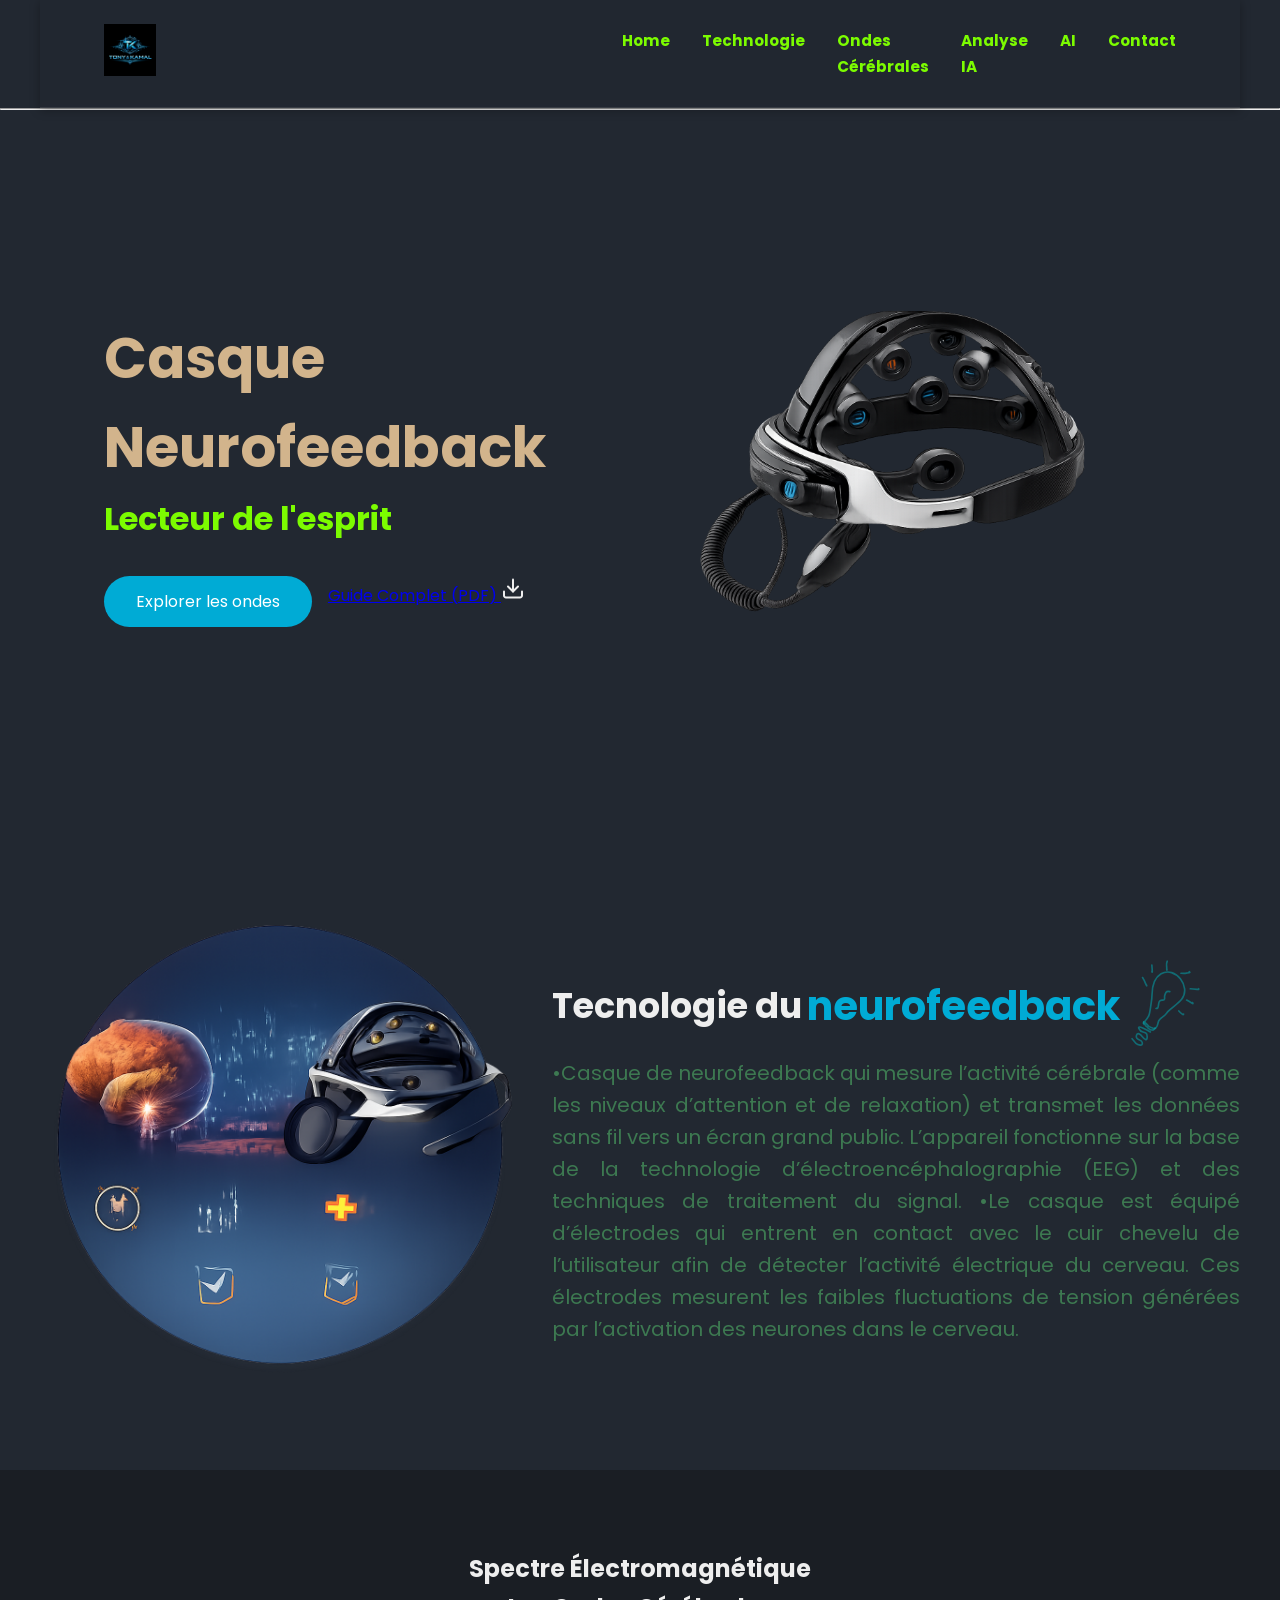
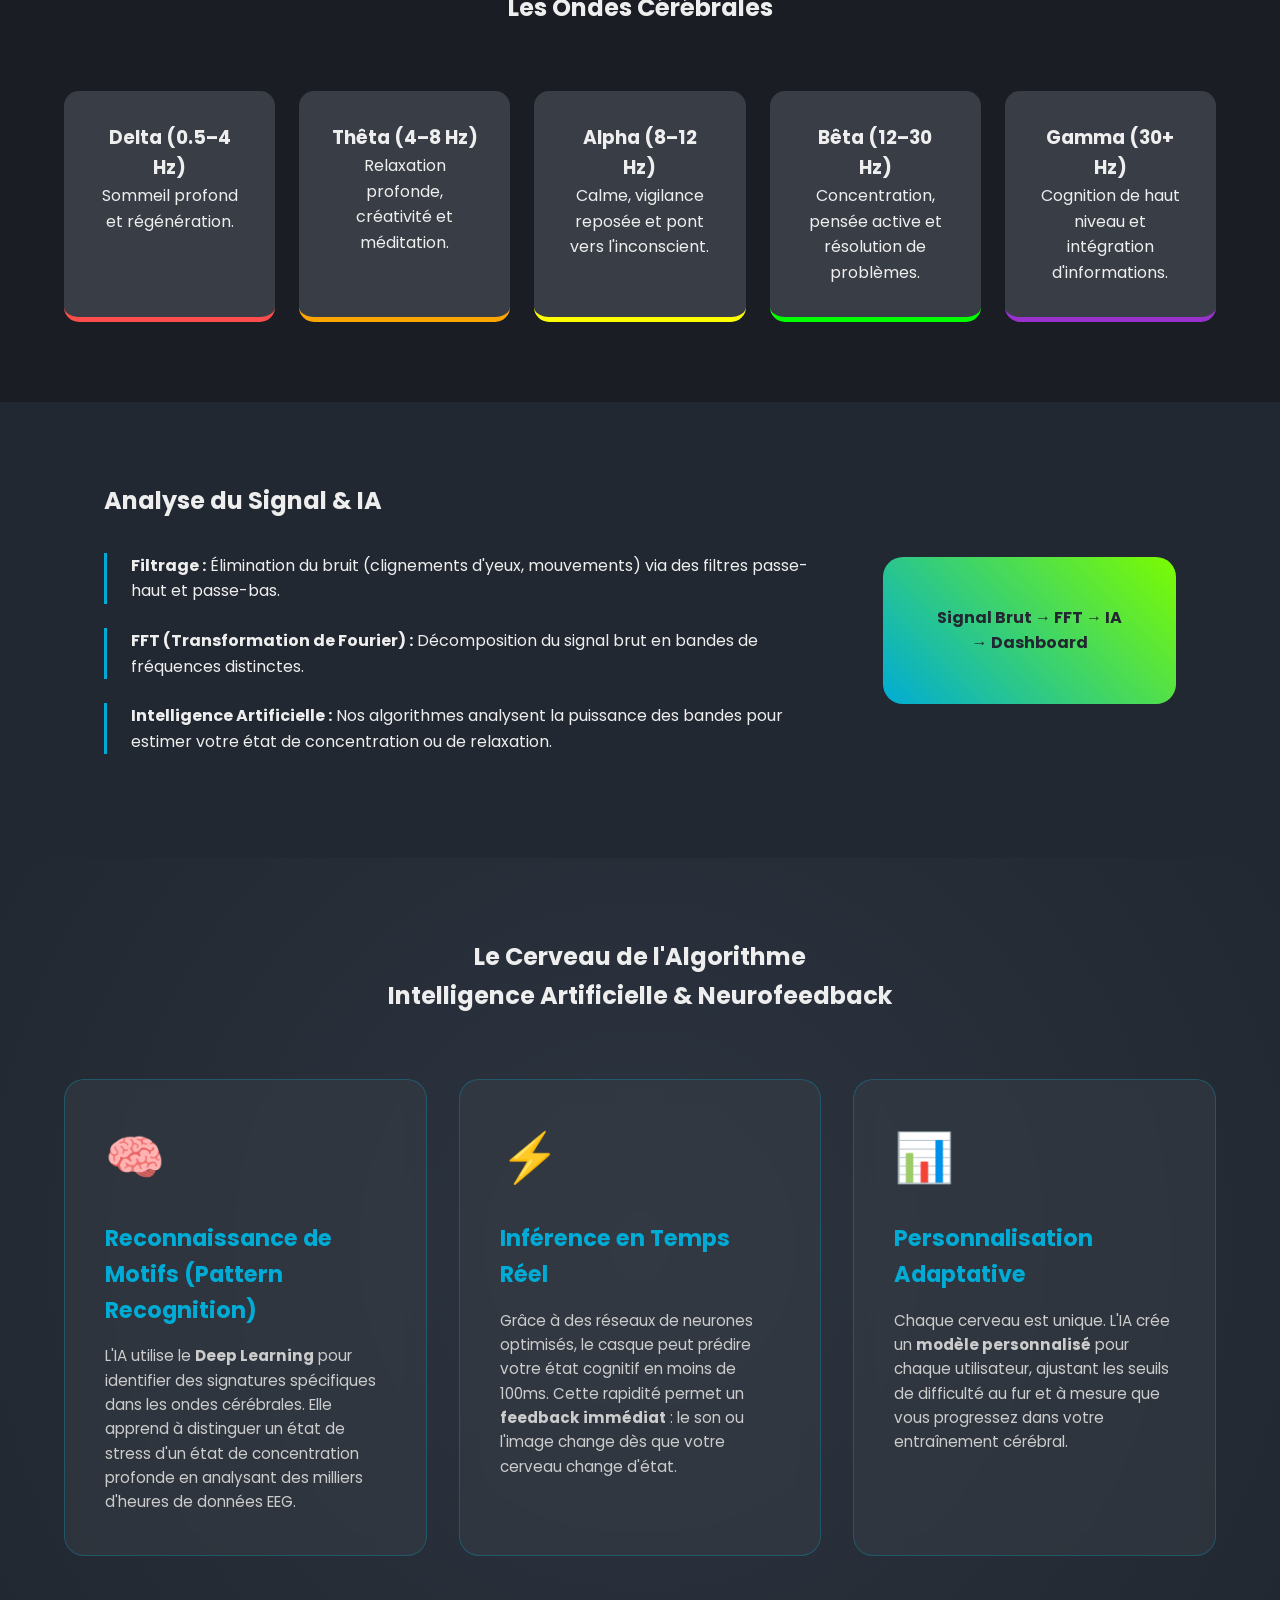
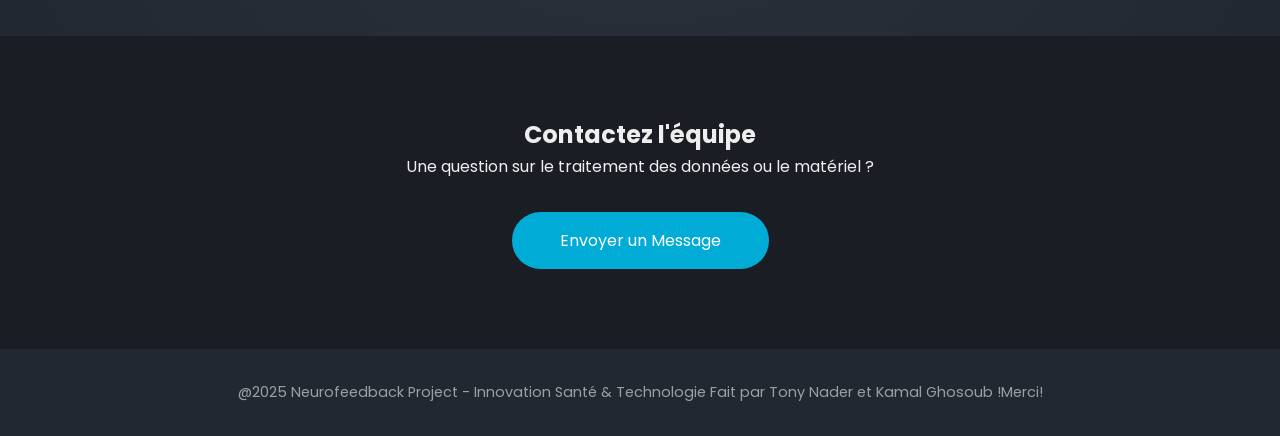
==== index.html @ 7d8dfcb4 "Add files via upload" ====
<!DOCTYPE html>
<html lang="fr">
<head>
    <meta charset="UTF-8"/>
    <meta name="viewport" content="width=device-width, initial-scale=1.0"/>
    <title>Projet Neurofeedback | Interface Cerveau-Machine</title>
    <link rel="stylesheet" href="style.css"/>
</head>
<body>

    <header>
        <a href="https://youtu.be/lCx-rk4PR0I">    
            <img src="ChatGPT Image Dec 29, 2025, 01_45_41 PM.png" alt="Logo" class="logo" />
        </a>
        <nav class="navigation">
            <ul>
                <li><a href="#home">Home</a></li>
                <li><a href="#about">Technologie</a></li>
                <li><a href="#waves">Ondes Cérébrales</a></li>
                <li><a href="#processing">Analyse IA</a></li>
                <li><a href="#ai-content">AI</a></li>
                <li><a href="#contact">Contact</a></li>
            </ul>
        </nav>
    </header>
    
    <hr />

    <section class="hero" id="home">
        <div class="herosub">
            <h1 class="name">Casque Neurofeedback</h1>
            <h1 class="title">Lecteur de l'esprit</h1>
            <div class="heroBtns">
                <a class="Allaboutit" href="#waves">Explorer les ondes</a>
                <a class="everything" href="Neurofeedback_Guide_Complet.pdf" download>
                    Guide Complet (PDF)
                    <img src="assets/svg/download.svg" alt="icon">
                </a>
            </div>
        </div>
        <img class="center-image" src="Neuro.png" alt="Casque EEG">
        
    </section>

    <section class="about" id="about">

        <img src="ChatGPT Image Dec 28, 2025, 08_08_00 PM.png" alt="other" class="other1">

        <div class="textContainer">

            <div class="textTitle">

                <h1 class="aboutName">Tecnologie du</h1>

                <h1 class="aboutTitle">neurofeedback</h1>

                <img src="assets/svg/lightbulb.svg" alt="lightbulb" class="light">

            </div>

            <p class="aboutNeuro">

                    •Casque de neurofeedback qui mesure l’activité cérébrale

                     (comme les niveaux d’attention et de relaxation)

                     et transmet les données sans fil vers un écran grand public.

                     L’appareil fonctionne sur la base de la technologie

                     d’électroencéphalographie (EEG) et des techniques de

                     traitement du signal.

                    •Le casque est équipé d’électrodes qui entrent en contact avec

                    le cuir chevelu de l’utilisateur afin de détecter

                    l’activité électrique du cerveau. Ces électrodes mesurent les faibles

                    fluctuations de tension générées par l’activation

                     des neurones dans le cerveau.

            </p>
        </div>

    </section>

    <section class="waves-section" id="waves">
        <div class="title-container">
            <h2 class="section-subtitle">Spectre Électromagnétique</h2>
            <h2 class="section-title">Les Ondes Cérébrales</h2>
        </div>
        
        <div class="waves-grid">
            <div class="wave-card delta">
                <h3>Delta (0.5–4 Hz)</h3>
                <p>Sommeil profond et régénération.</p>
            </div>
            <div class="wave-card theta">
                <h3>Thêta (4–8 Hz)</h3>
                <p>Relaxation profonde, créativité et méditation.</p>
            </div>
            <div class="wave-card alpha">
                <h3>Alpha (8–12 Hz)</h3>
                <p>Calme, vigilance reposée et pont vers l'inconscient.</p>
            </div>
            <div class="wave-card beta">
                <h3>Bêta (12–30 Hz)</h3>
                <p>Concentration, pensée active et résolution de problèmes.</p>
            </div>
            <div class="wave-card gamma">
                <h3>Gamma (30+ Hz)</h3>
                <p>Cognition de haut niveau et intégration d'informations.</p>
            </div>
        </div>
    </section>

    <section class="processing" id="processing">
        <div class="content-wrapper">
            <div class="textContainer">
                <h2 class="section-title">Analyse du Signal & IA</h2>
                <ul class="process-list">
                    <li><strong>Filtrage :</strong> Élimination du bruit (clignements d'yeux, mouvements) via des filtres passe-haut et passe-bas.</li>
                    <li><strong>FFT (Transformation de Fourier) :</strong> Décomposition du signal brut en bandes de fréquences distinctes.</li>
                    <li><strong>Intelligence Artificielle :</strong> Nos algorithmes analysent la puissance des bandes pour estimer votre état de concentration ou de relaxation.</li>
                </ul>
            </div>
            <div class="ai-visual">
                <div class="data-box">Signal Brut → FFT → IA → Dashboard</div>
            </div>
        </div>
    </section>
    <section class="ai-logic" id="ai-logic">
    <div class="title-container">
        <h2 class="section-subtitle">Le Cerveau de l'Algorithme</h2>
        <h2 class="section-title">Intelligence Artificielle & Neurofeedback</h2>
    </div>

    <section id="ai-content" class="ai-content">
        <div class="ai-card">
            <div class="ai-icon">🧠</div>
            <h3>Reconnaissance de Motifs (Pattern Recognition)</h3>
            <p>L'IA utilise le <strong>Deep Learning</strong> pour identifier des signatures spécifiques dans les ondes cérébrales. Elle apprend à distinguer un état de stress d'un état de concentration profonde en analysant des milliers d'heures de données EEG.</p>
        </div>

        <div class="ai-card">
            <div class="ai-icon">⚡</div>
            <h3>Inférence en Temps Réel</h3>
            <p>Grâce à des réseaux de neurones optimisés, le casque peut prédire votre état cognitif en moins de 100ms. Cette rapidité permet un <strong>feedback immédiat</strong> : le son ou l'image change dès que votre cerveau change d'état.</p>
        </div>

        <div class="ai-card">
            <div class="ai-icon">📊</div>
            <h3>Personnalisation Adaptative</h3>
            <p>Chaque cerveau est unique. L'IA crée un <strong>modèle personnalisé</strong> pour chaque utilisateur, ajustant les seuils de difficulté au fur et à mesure que vous progressez dans votre entraînement cérébral.</p>
        </div>
    </section>
</section>

    <section class="contact" id="contact">
        <h2 class="section-title">Contactez l'équipe</h2>
        <p>Une question sur le traitement des données ou le matériel ?</p>
        <a href="mailto:tony.nader@csff.edu.lb" class="contact-btn">Envoyer un Message</a>
    </section>

    <footer>
        <p> @2025 Neurofeedback Project - Innovation Santé & Technologie Fait par Tony Nader et Kamal Ghosoub
            !Merci!
        </p>
    </footer>

</body>
</html>
---- style.css ----
@import url('https://fonts.googleapis.com/css2?family=Poppins:wght@300;400;600;700&display=swap');

* {
    margin: 0;
    padding: 0;
    box-sizing: border-box;
    scroll-behavior: smooth;
    font-family: "Poppins", sans-serif;
}
header {
    position: sticky;
    top: 0;
    z-index: 1000;
    background-color: #222831; /* Important pour cacher le texte qui passe dessous */
    box-shadow: 0 2px 10px rgba(0,0,0,0.3);
}
section[id] {
    /* Ajuste la valeur (80px, 100px...) selon la hauteur de ton header */
    scroll-margin-top: 150px;
}

html {
    scroll-behavior: smooth;
    /* Indique au navigateur la hauteur exacte de ton nouveau header réduit */
    scroll-padding-top: 100px; 
}
header {
    display: flex;
    justify-content: space-between;
    align-items: center;
    /* On réduit le padding : 0.8rem en haut/bas au lieu de 2rem */
    padding: 0.8rem 5%; 
    max-width: 1400px;
    margin: 0 auto;
    
    /* On le fixe en haut pour qu'il ne bouge pas */
    position: sticky;
    top: 0;
    z-index: 1000;
    background-color: rgba(34, 40, 49, 0.95); /* Effet légèrement transparent */
    backdrop-filter: blur(5px); /* Flou derrière le menu */
    border-bottom: 1px solid rgba(255, 255, 255, 0.1);
}

header {
    display: flex;
    justify-content: space-between;
    align-items: center;
    
    /* On utilise 100% de la largeur */
    width: 100%; 
    max-width: none; /* On retire toute limite de largeur */
    
    /* Espace sur les côtés pour que le logo et le menu ne touchent pas physiquement les bords */
    padding: 0.8rem 40px; 
    
    position: sticky;
    top: 0;
    z-index: 1000;
    background-color: rgba(34, 40, 49, 0.95);
    backdrop-filter: blur(5px);
    border-bottom: 1px solid rgba(255, 255, 255, 0.1);
}

/* S'assurer que le body n'a pas de marges parasites */
body {
    margin: 0;
    padding: 0;
    overflow-x: hidden; /* Évite un scroll horizontal bizarre */
}

.logo:hover {
    transform: scale(1.05);
}

.navigation ul {
    display: flex;
    list-style-type: none;
    gap: 2rem;
    margin: 0;
}

.navigation a {
    text-decoration: none;
    color: #eeeeee;
    font-size: 0.95rem; /* Texte légèrement plus petit */
    font-weight: 500;
}

body {
    background-color: #222831;   
    color: #eeeeee;
    line-height: 1.6;
}

/* --- HEADER --- */
header {
    display: flex;
    justify-content: space-between;
    align-items: center;
    padding: 1.5rem 5%;
    max-width: 1200px;
    margin: 0 auto;
}

.navigation ul {
    display: flex;
    list-style: none;
    gap: 2rem;
}

.navigation a {
    text-decoration: none;
    color: #eeeeee;
    font-weight: 500;
    transition: 0.3s;
}

.navigation a:hover { color: #00abd5; }

/* --- HERO --- */
.hero {
    display: flex;
    justify-content: space-between;
    align-items: center;
    min-height: 80vh;
    padding: 0 5%;
    max-width: 1200px;
    margin: 0 auto;
}

.name { font-size: 3.5rem; color: #d2b48c; }
.title { font-size: 2rem; color: #7cfc00; margin-bottom: 2rem; }

.heroBtns {
    display: flex;
    gap: 1rem; 
}
.Allaboutit {
    background: #00abd5;
    padding: 0.8rem 2rem;
    border-radius: 30px;
    text-decoration: none;
    color: white;
}

.center-image { max-width: 50%; animation: float 4s ease-in-out infinite; }

@keyframes float {
    0%, 100% { transform: translateY(0); }
    50% { transform: translateY(-20px); }
}

/* --- SECTION ONDES (WAVES) --- */
.waves-section {
    padding: 5rem 5%;
    background-color: #1a1e24;
}

.title-container { text-align: center; margin-bottom: 4rem; }

.waves-grid {
    display: grid;
    grid-template-columns: repeat(auto-fit, minmax(200px, 1fr));
    gap: 1.5rem;
}

.wave-card {
    padding: 2rem;
    border-radius: 15px;
    background: #393e46;
    text-align: center;
    transition: 0.3s;
    border-bottom: 5px solid transparent;
}

.wave-card:hover { transform: scale(1.05); }

/* Couleurs par ondes */
.delta { border-color: #ff4d4d; }
.theta { border-color: #ffa500; }
.alpha { border-color: #ffff00; }
.beta { border-color: #00ff00; }
.gamma { border-color: #9932cc; }

/* --- PROCESSING --- */
.processing {
    padding: 5rem 5%;
    max-width: 1200px;
    margin: 0 auto;
}

.content-wrapper {
    display: flex;
    align-items: center;
    gap: 4rem;
}

.process-list {
    list-style: none;
    margin-top: 2rem;
}

.process-list li {
    margin-bottom: 1.5rem;
    padding-left: 1.5rem;
    border-left: 3px solid #00abd5;
}

.ai-visual {
    background: linear-gradient(45deg, #00abd5, #7cfc00);
    padding: 3rem;
    border-radius: 20px;
    color: #222831;
    font-weight: bold;
    text-align: center;
}

/* --- CONTACT & FOOTER --- */
.contact {
    text-align: center;
    padding: 5rem 5%;
    background: #1a1e24;
}

.contact-btn {
    display: inline-block;
    margin-top: 2rem;
    padding: 1rem 3rem;
    background: #00abd5;
    color: white;
    text-decoration: none;
    border-radius: 50px;
}

footer {
    text-align: center;
    padding: 2rem;
    font-size: 0.9rem;
    opacity: 0.6;
}

/* --- MOBILE --- */
@media (max-width: 768px) {
    .hero, .content-wrapper, .about { flex-direction: column; text-align: center; }
    .center-image { max-width: 90%; margin-top: 2rem; }
    .name { font-size: 2.5rem; }
}


/* --- AI LOGIC SECTION --- */
.ai-logic {
    padding: 5rem 5%;
    background: radial-gradient(circle at center, #2c3440 0%, #222831 100%);
}

.ai-content {
    display: grid;
    grid-template-columns: repeat(auto-fit, minmax(300px, 1fr));
    gap: 2rem;
    max-width: 1200px;
    margin: 0 auto;
}

.ai-card {
    background: rgba(57, 62, 70, 0.5);
    padding: 2.5rem;
    border-radius: 20px;
    border: 1px solid rgba(0, 171, 213, 0.3);
    text-align: left;
    transition: all 0.4s ease;
    backdrop-filter: blur(10px);
}

.ai-card:hover {
    border-color: #7cfc00;
    transform: translateY(-5px);
    box-shadow: 0 10px 30px rgba(124, 252, 0, 0.1);
}

.ai-icon {
    font-size: 3rem;
    margin-bottom: 1.5rem;
}

.ai-card h3 {
    color: #00abd5;
    margin-bottom: 1rem;
    font-size: 1.4rem;
}

.ai-card p {
    font-size: 0.95rem;
    color: #cccccc;
    line-height: 1.6;
}

.logo{
    max-width: 10%;
}

html {
    scroll-behavior: smooth;
}

/* Style spécifique pour le lien AI dans la nav pour le faire ressortir si besoin */
.navigation a{
    color: #7cfc00; /* Une couleur verte pour l'IA par exemple */
    font-weight: bold;
}

.about{
    display: flex;
    justify-content: space-between;
    align-items: center;
    margin: 5rem auto;
    max-width: 1200px;
    gap: 2rem;
}

.textContainer{
    display: flex;
    flex-direction: column;
}



.textTitle{
    display: flex;
    align-items: center;
    gap: 5px;
    font-size: 2rem;
}



.aboutName{
    color: #eeeeee;
    font-size: 35px;
    gap: 5px;
}



.aboutTitle{
    color: #00abd5;
    font-size: 40px;
}

.aboutNeuro{
    text-align: justify;
    color: rgb(61, 121, 81);
}


.other1{
    max-width: 40%;
   
}
.aboutNeuro{
    font-size: 20px;
}
.next{
    background: #00abd5;
    padding: 0.8rem 2rem;
    border-radius: 30px;
    text-decoration: none;
    color: white;
    font-size: 30px;
     background: #00abd5;
    padding: 0.8rem 2rem;
    border-radius: 30px;
    text-decoration: none;
    color: white;
}
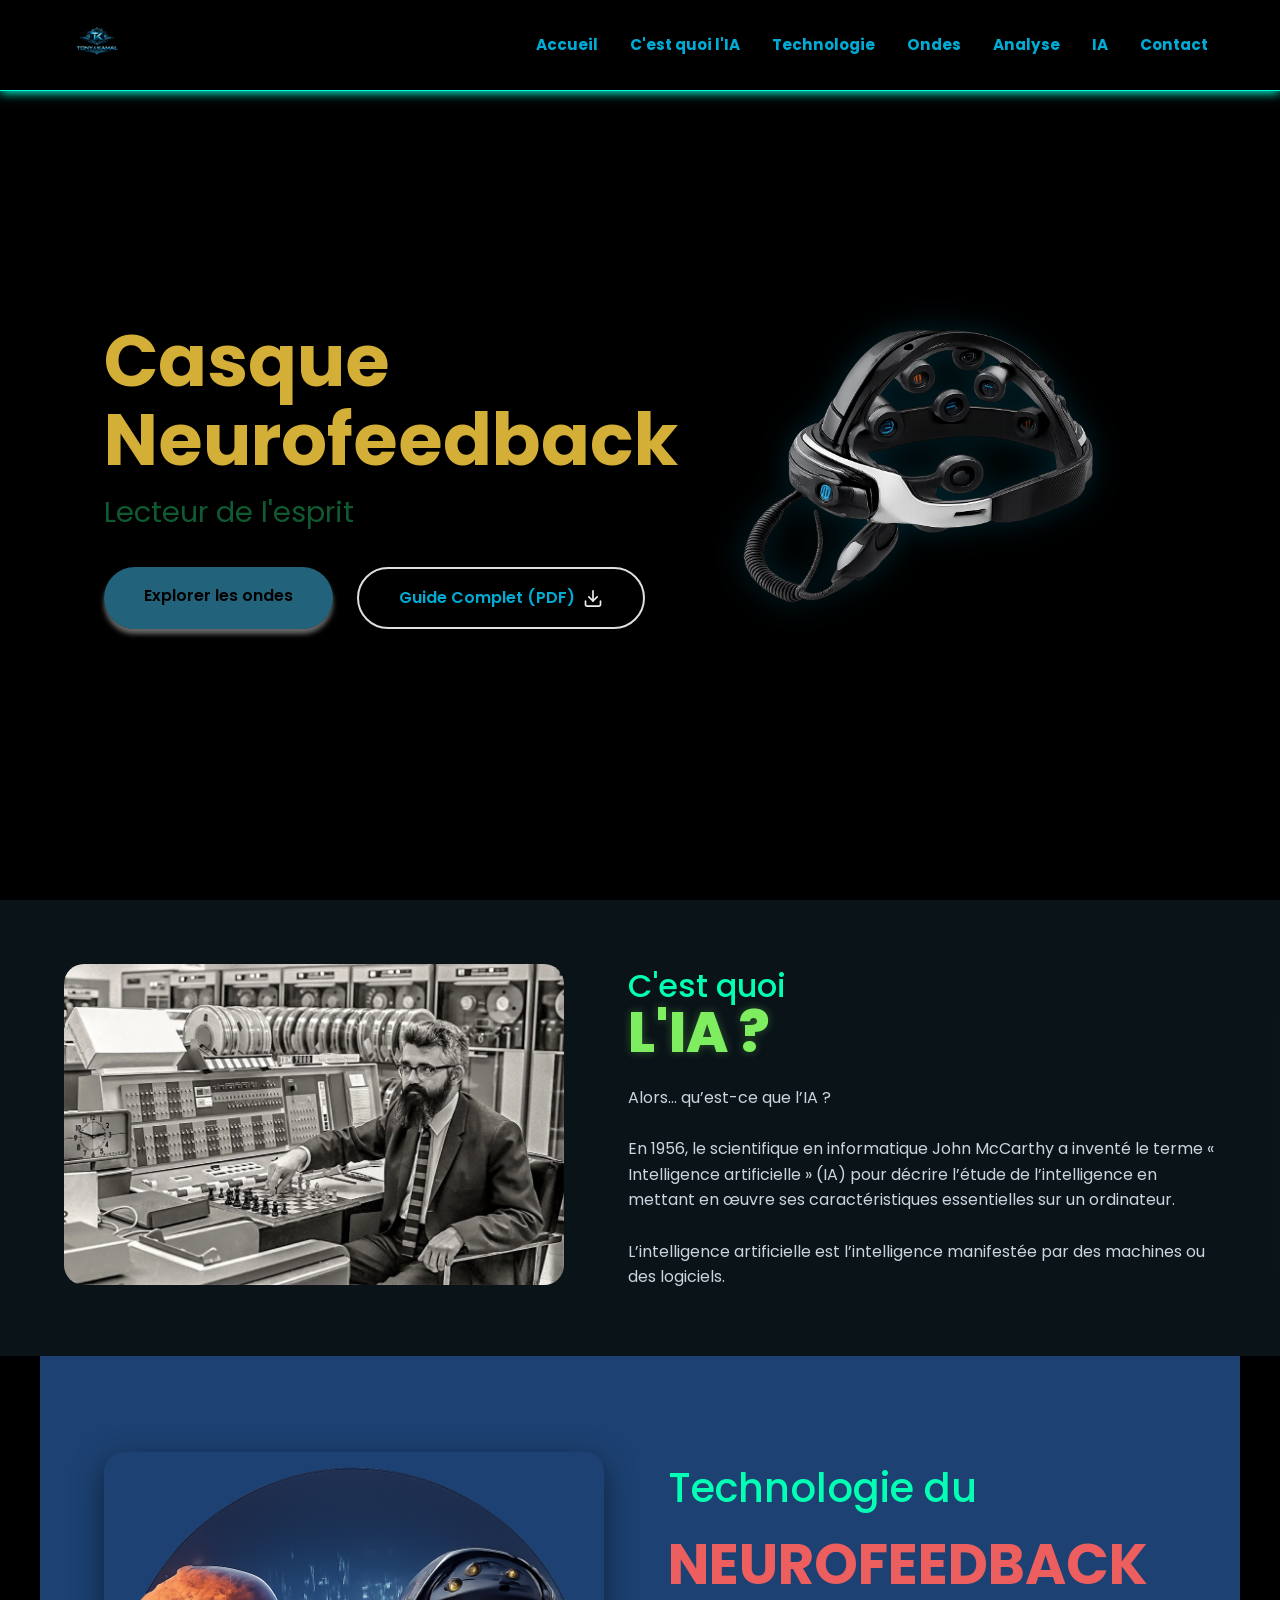
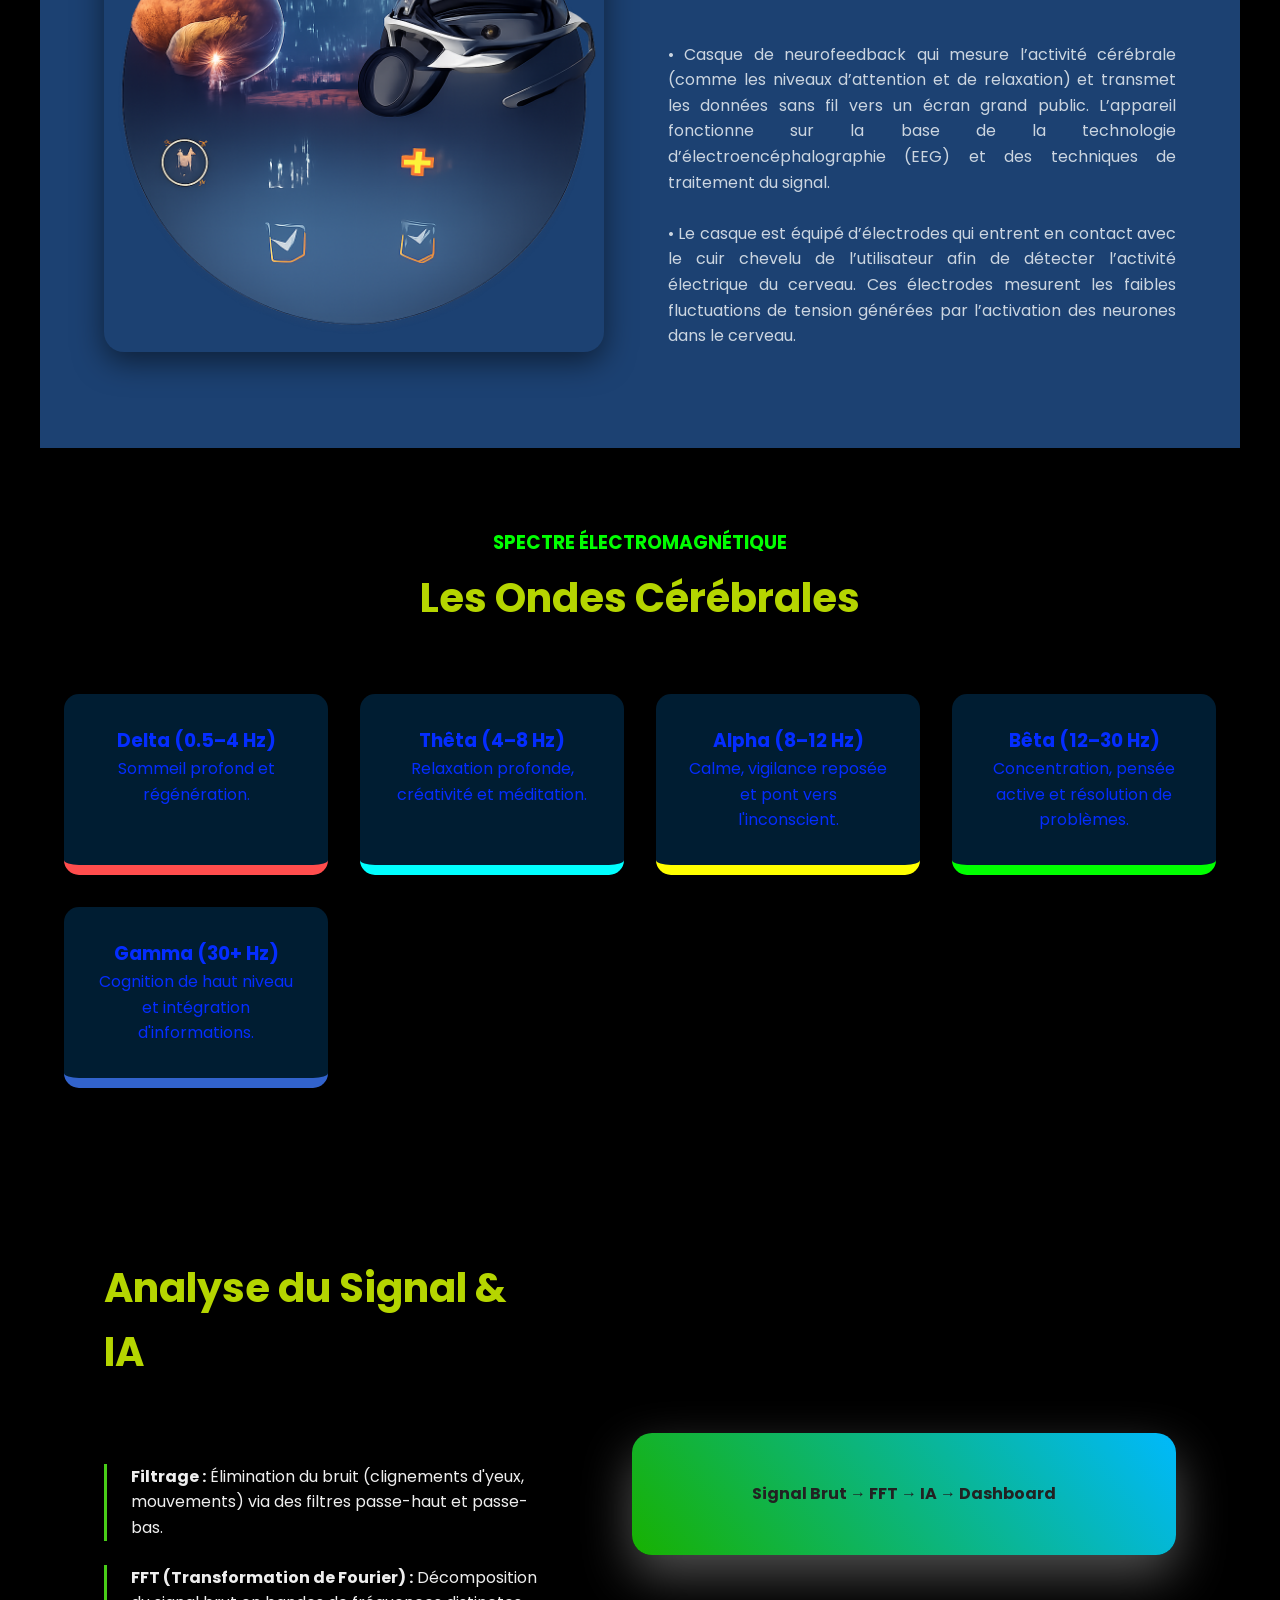
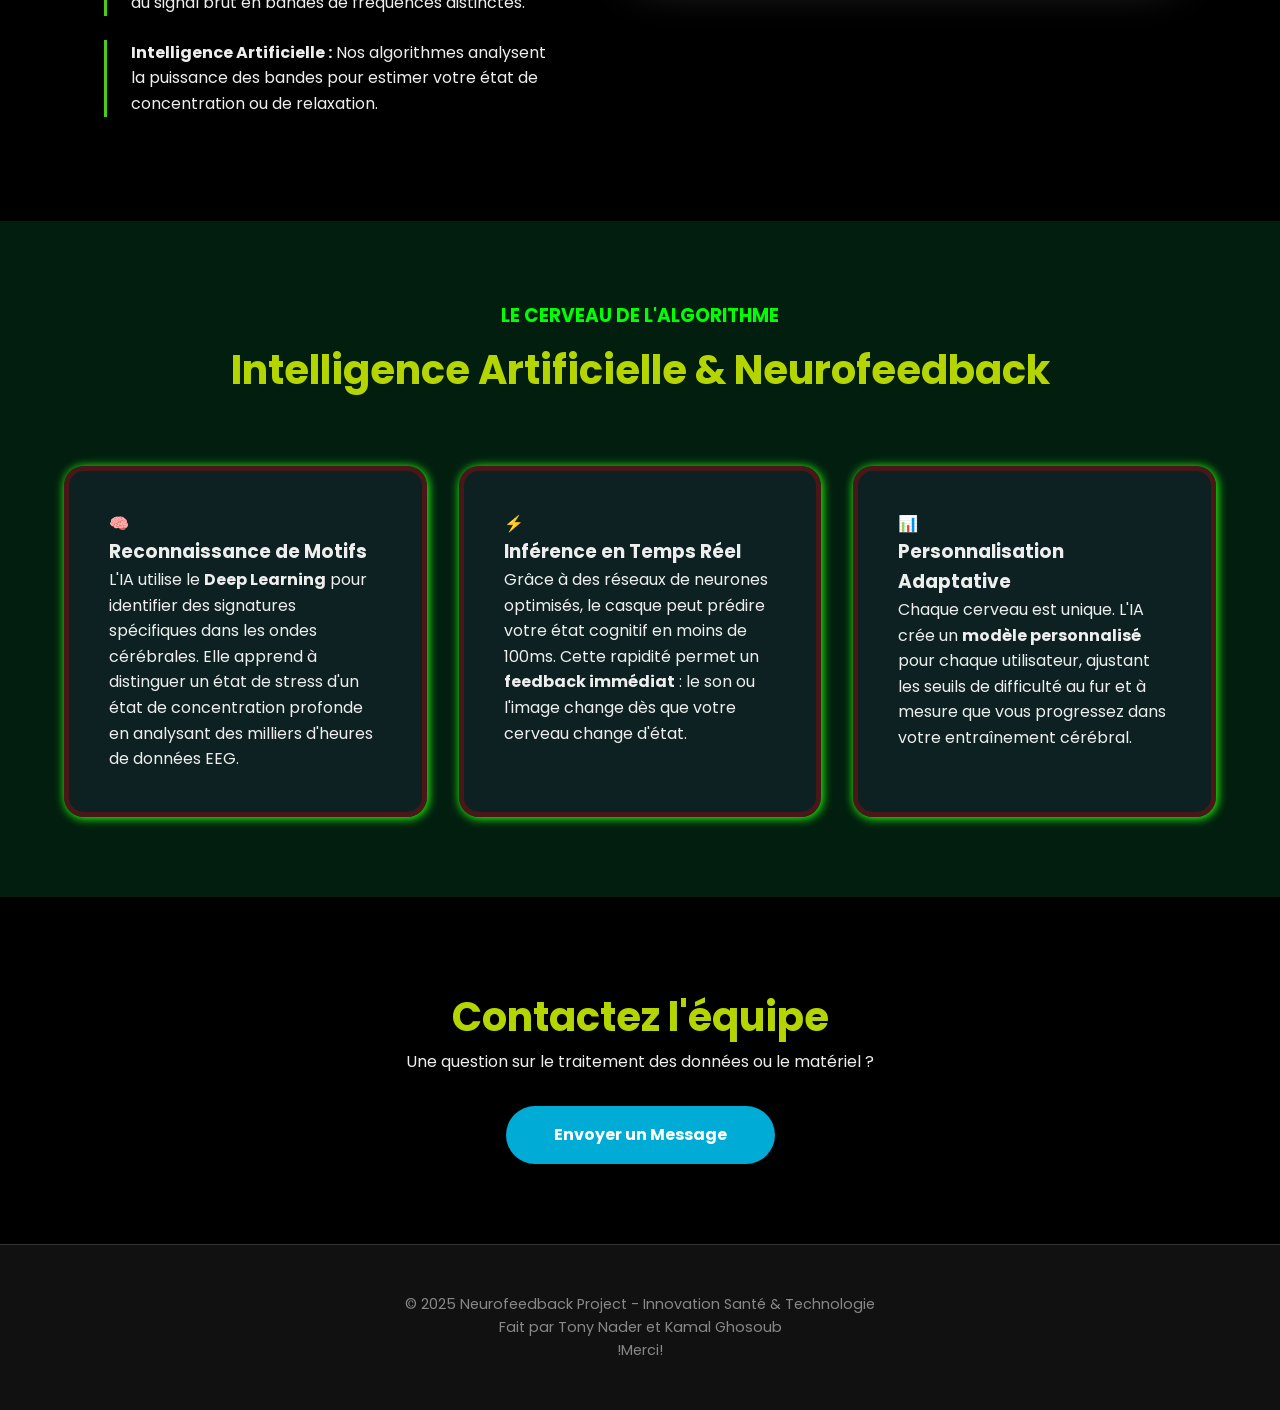
==== commit ee486fd4: "Add files via upload" ====
--- a/index.html
+++ b/index.html
@@ -5,114 +5,121 @@
     <meta name="viewport" content="width=device-width, initial-scale=1.0"/>
     <title>Projet Neurofeedback | Interface Cerveau-Machine</title>
     <link rel="stylesheet" href="style.css"/>
+    <link href="https://fonts.googleapis.com/css2?family=Poppins:wght@300;400;600;700&display=swap" rel="stylesheet">
 </head>
 <body>
 
     <header>
-        <a href="https://youtu.be/lCx-rk4PR0I">    
-            <img src="ChatGPT Image Dec 29, 2025, 01_45_41 PM.png" alt="Logo" class="logo" />
-        </a>
-        <nav class="navigation">
-            <ul>
-                <li><a href="#home">Home</a></li>
-                <li><a href="#about">Technologie</a></li>
-                <li><a href="#waves">Ondes Cérébrales</a></li>
-                <li><a href="#processing">Analyse IA</a></li>
-                <li><a href="#ai-content">AI</a></li>
-                <li><a href="#contact">Contact</a></li>
-            </ul>
-        </nav>
+        <div class="header-content">
+            <a href="https://youtu.be/lCx-rk4PR0I" target="_blank">    
+                <img src="ChatGPT Image Dec 29, 2025, 01_45_41 PM.png" alt="Logo" class="logo" />
+            </a>
+            <nav class="navigation">
+                <ul>
+                    <li><a href="#home">Accueil</a></li>
+                    <li><a href="#what-is-ai">C'est quoi l'IA</a></li>
+                    <li><a href="#about">Technologie</a></li>
+                    <li><a href="#waves">Ondes</a></li>
+                    <li><a href="#processing">Analyse</a></li>
+                    <li><a href="#ai-logic">IA</a></li>
+                    
+                    <li><a href="#contact">Contact</a></li>
+                    
+                </ul>
+            </nav>
+        </div>
     </header>
-    
-    <hr />
 
     <section class="hero" id="home">
         <div class="herosub">
             <h1 class="name">Casque Neurofeedback</h1>
-            <h1 class="title">Lecteur de l'esprit</h1>
+            <h2 class="title">Lecteur de l'esprit</h2>
             <div class="heroBtns">
                 <a class="Allaboutit" href="#waves">Explorer les ondes</a>
                 <a class="everything" href="Neurofeedback_Guide_Complet.pdf" download>
                     Guide Complet (PDF)
-                    <img src="assets/svg/download.svg" alt="icon">
+                    <img src="assets/svg/download.svg" alt="neuro" style="width: 20px; vertical-align: middle; margin-left: 8px;">
                 </a>
             </div>
         </div>
-        <img class="center-image" src="Neuro.png" alt="Casque EEG">
+        <div class="hero-img-container">
+            <img class="center-image" src="Neuro.png" alt="Casque EEG">
+        </div>
+    </section>
+    <section class="whatisAI" id="what-is-ai">
+        <div class="ai-container">
         
+            <div class="image-wrapper">
+                <img src="GOlVDN_WsAAUuRF-1024x657.webp" alt="John McCarthy, inventeur du terme IA" class="john-img">
+            </div>
+        
+            <div class="text-content">
+                <div class="titles-wrapper">
+                    <h2 class="subtitle">C'est quoi</h2>
+                    <h2 class="main-title">L'IA ?</h2>   
+                </div>
+
+                <p c    lass="description">
+                Alors… qu’est-ce que l’IA ?<br><br>
+                En 1956, le scientifique en informatique John McCarthy a inventé le terme « Intelligence artificielle » (IA) pour décrire l’étude de l’intelligence en mettant en œuvre ses caractéristiques essentielles sur un ordinateur.<br><br>
+                L’intelligence artificielle est l’intelligence manifestée par des machines ou des logiciels.
+                </p>
+            </div>
+
+        </div>
     </section>
-
     <section class="about" id="about">
-
-        <img src="ChatGPT Image Dec 28, 2025, 08_08_00 PM.png" alt="other" class="other1">
-
+        <img src="ChatGPT Image Dec 28, 2025, 08_08_00 PM.png" alt="Illustration Technologie" class="other1">
+        
         <div class="textContainer">
-
             <div class="textTitle">
-
-                <h1 class="aboutName">Tecnologie du</h1>
-
-                <h1 class="aboutTitle">neurofeedback</h1>
-
-                <img src="assets/svg/lightbulb.svg" alt="lightbulb" class="light">
-
+                <h2 class="aboutName">Technologie du</h2>
+                <h2 class="aboutTitle">neurofeedback</h2>   
             </div>
 
             <p class="aboutNeuro">
-
-                    •Casque de neurofeedback qui mesure l’activité cérébrale
-
-                     (comme les niveaux d’attention et de relaxation)
-
-                     et transmet les données sans fil vers un écran grand public.
-
-                     L’appareil fonctionne sur la base de la technologie
-
-                     d’électroencéphalographie (EEG) et des techniques de
-
-                     traitement du signal.
-
-                    •Le casque est équipé d’électrodes qui entrent en contact avec
-
-                    le cuir chevelu de l’utilisateur afin de détecter
-
-                    l’activité électrique du cerveau. Ces électrodes mesurent les faibles
-
-                    fluctuations de tension générées par l’activation
-
-                     des neurones dans le cerveau.
-
+                • Casque de neurofeedback qui mesure l’activité cérébrale (comme les niveaux d’attention et de relaxation) et transmet les données sans fil vers un écran grand public. L’appareil fonctionne sur la base de la technologie d’électroencéphalographie (EEG) et des techniques de traitement du signal.<br><br>
+                • Le casque est équipé d’électrodes qui entrent en contact avec le cuir chevelu de l’utilisateur afin de détecter l’activité électrique du cerveau. Ces électrodes mesurent les faibles fluctuations de tension générées par l’activation des neurones dans le cerveau.
             </p>
         </div>
-
     </section>
 
     <section class="waves-section" id="waves">
         <div class="title-container">
-            <h2 class="section-subtitle">Spectre Électromagnétique</h2>
+            <h3 class="section-subtitle">Spectre Électromagnétique</h3>
             <h2 class="section-title">Les Ondes Cérébrales</h2>
         </div>
         
         <div class="waves-grid">
             <div class="wave-card delta">
+                <a href="https://en.wikipedia.org/wiki/Delta_wave" target="_blank">
                 <h3>Delta (0.5–4 Hz)</h3>
                 <p>Sommeil profond et régénération.</p>
+                </a>
             </div>
             <div class="wave-card theta">
+                <a href="https://en.wikipedia.org/wiki/Theta_wave" target="_blank">
                 <h3>Thêta (4–8 Hz)</h3>
                 <p>Relaxation profonde, créativité et méditation.</p>
+                </a>
             </div>
             <div class="wave-card alpha">
+                <a href="https://en.wikipedia.org/wiki/Alpha_wave" target="_blank ">
                 <h3>Alpha (8–12 Hz)</h3>
                 <p>Calme, vigilance reposée et pont vers l'inconscient.</p>
+                </a>
             </div>
             <div class="wave-card beta">
+                <a href="https://en.wikipedia.org/wiki/Beta_wave" target="_blank">
                 <h3>Bêta (12–30 Hz)</h3>
                 <p>Concentration, pensée active et résolution de problèmes.</p>
+                </a>
             </div>
             <div class="wave-card gamma">
+                <a href="https://en.wikipedia.org/wiki/Gamma_wave" target="_blank">
                 <h3>Gamma (30+ Hz)</h3>
                 <p>Cognition de haut niveau et intégration d'informations.</p>
+                </a>
             </div>
         </div>
     </section>
@@ -132,32 +139,35 @@
             </div>
         </div>
     </section>
+
     <section class="ai-logic" id="ai-logic">
-    <div class="title-container">
-        <h2 class="section-subtitle">Le Cerveau de l'Algorithme</h2>
-        <h2 class="section-title">Intelligence Artificielle & Neurofeedback</h2>
-    </div>
-
-    <section id="ai-content" class="ai-content">
-        <div class="ai-card">
-            <div class="ai-icon">🧠</div>
-            <h3>Reconnaissance de Motifs (Pattern Recognition)</h3>
-            <p>L'IA utilise le <strong>Deep Learning</strong> pour identifier des signatures spécifiques dans les ondes cérébrales. Elle apprend à distinguer un état de stress d'un état de concentration profonde en analysant des milliers d'heures de données EEG.</p>
+        <div class="title-container">
+            <h3 class="section-subtitle">Le Cerveau de l'Algorithme</h3>
+            <h2 class="section-title">Intelligence Artificielle & Neurofeedback</h2>
         </div>
 
-        <div class="ai-card">
-            <div class="ai-icon">⚡</div>
-            <h3>Inférence en Temps Réel</h3>
-            <p>Grâce à des réseaux de neurones optimisés, le casque peut prédire votre état cognitif en moins de 100ms. Cette rapidité permet un <strong>feedback immédiat</strong> : le son ou l'image change dès que votre cerveau change d'état.</p>
-        </div>
+        <div class="ai-content">
+            <div class="ai-card">
+                <div class="ai-icon">🧠</div>
+                <h3>Reconnaissance de Motifs</h3>
+                <p>L'IA utilise le <strong>Deep Learning</strong> pour identifier des signatures spécifiques dans les ondes cérébrales. Elle apprend à distinguer un état de stress d'un état de concentration profonde en analysant des milliers d'heures de données EEG.</p>
+            </div>
 
-        <div class="ai-card">
-            <div class="ai-icon">📊</div>
-            <h3>Personnalisation Adaptative</h3>
-            <p>Chaque cerveau est unique. L'IA crée un <strong>modèle personnalisé</strong> pour chaque utilisateur, ajustant les seuils de difficulté au fur et à mesure que vous progressez dans votre entraînement cérébral.</p>
+            <div class="ai-card">
+                <div class="ai-icon">⚡</div>
+                <h3>Inférence en Temps Réel</h3>
+                <p>Grâce à des réseaux de neurones optimisés, le casque peut prédire votre état cognitif en moins de 100ms. Cette rapidité permet un <strong>feedback immédiat</strong> : le son ou l'image change dès que votre cerveau change d'état.</p>
+            </div>
+
+            <div class="ai-card">
+                <div class="ai-icon">📊</div>
+                <h3>Personnalisation Adaptative</h3>
+                <p>Chaque cerveau est unique. L'IA crée un <strong>modèle personnalisé</strong> pour chaque utilisateur, ajustant les seuils de difficulté au fur et à mesure que vous progressez dans votre entraînement cérébral.</p>
+            </div>
         </div>
     </section>
-</section>
+
+
 
     <section class="contact" id="contact">
         <h2 class="section-title">Contactez l'équipe</h2>
@@ -166,9 +176,7 @@
     </section>
 
     <footer>
-        <p> @2025 Neurofeedback Project - Innovation Santé & Technologie Fait par Tony Nader et Kamal Ghosoub
-            !Merci!
-        </p>
+        <p>© 2025 Neurofeedback Project - Innovation Santé & Technologie<br>Fait par Tony Nader et Kamal Ghosoub<br>!Merci!</p>
     </footer>
 
 </body>
--- a/style.css
+++ b/style.css
@@ -1,106 +1,49 @@
-@import url('https://fonts.googleapis.com/css2?family=Poppins:wght@300;400;600;700&display=swap');
-
+/* --- RESET & GLOBAL --- */
 * {
     margin: 0;
     padding: 0;
     box-sizing: border-box;
-    scroll-behavior: smooth;
     font-family: "Poppins", sans-serif;
-}
-header {
-    position: sticky;
-    top: 0;
-    z-index: 1000;
-    background-color: #222831; /* Important pour cacher le texte qui passe dessous */
-    box-shadow: 0 2px 10px rgba(0,0,0,0.3);
-}
-section[id] {
-    /* Ajuste la valeur (80px, 100px...) selon la hauteur de ton header */
-    scroll-margin-top: 150px;
 }
 
 html {
     scroll-behavior: smooth;
-    /* Indique au navigateur la hauteur exacte de ton nouveau header réduit */
-    scroll-padding-top: 100px; 
-}
+    scroll-padding-top: 100px;
+}
+
+body {
+    background-color: #000;
+    color: #eeeeee;
+    line-height: 1.6;
+    overflow-x: hidden;
+}
+
+/* --- HEADER / NAVIGATION --- */
 header {
+    position: fixed; /* Reste en haut lors du scroll */
+    top: 0;
+    left: 0;
+    width: 100%; /* S'étend sur toute la largeur */
+    z-index: 1000;
+    background-color: rgba(0, 0, 0, 0);
+    backdrop-filter: blur(5px);
+    border-bottom: 1px solid rgb(0, 255, 217);
+    padding: 1rem 0;
+    box-shadow: 0 2px 10px rgb(0, 255, 217);
+}
+
+.header-content {
     display: flex;
     justify-content: space-between;
     align-items: center;
-    /* On réduit le padding : 0.8rem en haut/bas au lieu de 2rem */
-    padding: 0.8rem 5%; 
-    max-width: 1400px;
-    margin: 0 auto;
-    
-    /* On le fixe en haut pour qu'il ne bouge pas */
-    position: sticky;
-    top: 0;
-    z-index: 1000;
-    background-color: rgba(34, 40, 49, 0.95); /* Effet légèrement transparent */
-    backdrop-filter: blur(5px); /* Flou derrière le menu */
-    border-bottom: 1px solid rgba(255, 255, 255, 0.1);
-}
-
-header {
-    display: flex;
-    justify-content: space-between;
-    align-items: center;
-    
-    /* On utilise 100% de la largeur */
-    width: 100%; 
-    max-width: none; /* On retire toute limite de largeur */
-    
-    /* Espace sur les côtés pour que le logo et le menu ne touchent pas physiquement les bords */
-    padding: 0.8rem 40px; 
-    
-    position: sticky;
-    top: 0;
-    z-index: 1000;
-    background-color: rgba(34, 40, 49, 0.95);
-    backdrop-filter: blur(5px);
-    border-bottom: 1px solid rgba(255, 255, 255, 0.1);
-}
-
-/* S'assurer que le body n'a pas de marges parasites */
-body {
-    margin: 0;
-    padding: 0;
-    overflow-x: hidden; /* Évite un scroll horizontal bizarre */
-}
-
-.logo:hover {
-    transform: scale(1.05);
-}
-
-.navigation ul {
-    display: flex;
-    list-style-type: none;
-    gap: 2rem;
-    margin: 0;
-}
-
-.navigation a {
-    text-decoration: none;
-    color: #eeeeee;
-    font-size: 0.95rem; /* Texte légèrement plus petit */
-    font-weight: 500;
-}
-
-body {
-    background-color: #222831;   
-    color: #eeeeee;
-    line-height: 1.6;
-}
-
-/* --- HEADER --- */
-header {
-    display: flex;
-    justify-content: space-between;
-    align-items: center;
-    padding: 1.5rem 5%;
     max-width: 1200px;
     margin: 0 auto;
+    padding: 0 2rem;
+}
+
+.logo {
+    height: 50px;
+    transition: transform 0.3s;
 }
 
 .navigation ul {
@@ -111,266 +54,374 @@
 
 .navigation a {
     text-decoration: none;
-    color: #eeeeee;
-    font-weight: 500;
-    transition: 0.3s;
-}
-
-.navigation a:hover { color: #00abd5; }
-
-/* --- HERO --- */
+    color: #00abd5;
+    font-size: 0.95rem;
+    font-weight: 700;
+    transition: 0.3s;
+}
+
+.navigation a:hover {
+    color: #59ffa9;
+}
+
+/* --- HERO SECTION --- */
 .hero {
+    position: relative;
+    display: flex; 
+    justify-content: space-between; 
+    align-items: center;
+    min-height: 100vh; 
+    padding: 100px 5% 50px; 
+    max-width: 1200px; 
+    margin: 0 auto;
+}
+/* Petit effet de fond technologique */
+.hero-background-overlay {
+    position: absolute; 
+    top: 0; 
+    left: 0; 
+    width: 100%; 
+    height: 100%;
+    
+    z-index: -1;
+}
+.herosub { 
+    flex: 1.2; 
+    z-index: 2; 
+}
+.name { 
+    font-size: clamp(3rem, 6vw, 4.5rem); 
+    line-height: 1.1; 
+    margin-bottom: 10px; 
+    color: rgb(212, 175, 55);
+}
+
+.title { 
+    font-size: 1.8rem; 
+    color: #105a31; 
+    margin-bottom: 2rem; 
+    font-weight: 400; 
+}
+.hero-description { 
+    color: #aaa; 
+    margin-bottom: 2.5rem;
+    max-width: 500px; 
+    font-size: 1.1rem; 
+}
+
+.heroBtns { 
+    display: flex; 
+    gap: 1.5rem; 
+    flex-wrap: wrap; 
+}
+.Allaboutit {
+    background: #3eadd991; 
+    padding: 1rem 2.5rem; 
+    border-radius: 50px;
+    text-decoration: none; 
+    color: rgb(0, 0, 0); 
+    font-weight: 600; 
+    transition: 0.3s;
+    box-shadow: 0 5px 5px rgba(255, 255, 255, 0.409);
+}
+.Allaboutit:hover { 
+    transform: translateY(-3px); 
+    box-shadow: 0 10px 10px rgba(53, 89, 220, 0.447); 
+}
+
+.everything {
+    display: flex; 
+    align-items: center; 
+    border: 2px solid #dfdfdf;
+    padding: 1rem 2.5rem; 
+    border-radius: 50px; 
+    text-decoration: none;
+    color: #00abd5; 
+    font-weight: 600; 
+    transition: 0.3s;
+}
+.everything:hover { background: rgba(0, 0, 0, 0.1); }
+
+.hero-img-container {
+    flex: 1; 
+    position: relative; 
+    display: flex; 
+    justify-content: center; 
+    align-items: center;
+}
+.glow-effect {
+    position: absolute; width: 1000px; height: 1000px;
+    background: radial-gradient(circle, rgba(0, 171, 213, 0.2) 0%, transparent 70%);
+    z-index: 0; 
+    animation: pulse 4s infinite alternate;
+}
+.center-image {
+    max-width: 100%; z-index: 1; animation: float 4s ease-in-out infinite;
+    filter: drop-shadow(0 0 15px rgba(0, 171, 213, 0.2));
+}
+
+@keyframes float { 0%, 100% { transform: translateY(0); } 50% { transform: translateY(-20px); } }
+@keyframes pulse { 0% { transform: scale(0.9); opacity: 10; } 100% { transform: scale(1.2); opacity: 1; } }
+
+/* --- ABOUT SECTION --- */
+.about {
     display: flex;
-    justify-content: space-between;
+    flex-wrap: wrap;
     align-items: center;
-    min-height: 80vh;
-    padding: 0 5%;
+    padding: 6rem 5%;
     max-width: 1200px;
     margin: 0 auto;
-}
-
-.name { font-size: 3.5rem; color: #d2b48c; }
-.title { font-size: 2rem; color: #7cfc00; margin-bottom: 2rem; }
-
-.heroBtns {
-    display: flex;
-    gap: 1rem; 
-}
-.Allaboutit {
-    background: #00abd5;
-    padding: 0.8rem 2rem;
-    border-radius: 30px;
-    text-decoration: none;
-    color: white;
-}
-
-.center-image { max-width: 50%; animation: float 4s ease-in-out infinite; }
-
-@keyframes float {
-    0%, 100% { transform: translateY(0); }
-    50% { transform: translateY(-20px); }
-}
-
-/* --- SECTION ONDES (WAVES) --- */
+    gap: 4rem;
+    background-color: rgb(28, 65, 114);
+}
+
+.other1 {
+    flex: 1;
+    min-width: 300px;
+    max-width: 500px;
+    border-radius: 20px;
+    box-shadow: 0 10px 30px rgba(0, 0, 0, 0.5);
+}
+
+.textContainer { flex: 1; min-width: 300px; }
+
+.aboutName { 
+    font-size: 2.5rem; 
+    color: #02ffb3; 
+    font-weight:500; 
+}
+.aboutTitle { 
+    font-size: 3.5rem; 
+    color: #ed5f5f; 
+    font-weight: 700; 
+    text-transform: uppercase; 
+}
+.aboutNeuro { 
+    color: #cbd5e0; 
+    margin-top: 2rem; 
+    text-align: justify;
+    font-weight: 400; 
+}
+
+/* --- WAVES SECTION --- */
 .waves-section {
     padding: 5rem 5%;
-    background-color: #1a1e24;
-}
-
-.title-container { text-align: center; margin-bottom: 4rem; }
+    background-color: #0000009d;
+}
+
+.title-container { 
+    text-align: center; 
+    margin-bottom: 4rem; 
+}
+.section-subtitle { 
+    color: #00ff00; 
+    text-transform: uppercase; 
+    letter-spacing: px; 
+}
+.section-title { font-size: 2.5rem; 
+    margin-top: 0.5rem; 
+    color: #b5d500;
+}
 
 .waves-grid {
     display: grid;
-    grid-template-columns: repeat(auto-fit, minmax(200px, 1fr));
-    gap: 1.5rem;
+    grid-template-columns: repeat(auto-fit, minmax(250px, 1fr));
+    gap: 2rem;
+    max-width: 1200px;
+    margin: 0 auto;
+    color: #b8a016;
+    
 }
 
 .wave-card {
     padding: 2rem;
     border-radius: 15px;
-    background: #393e46;
+    background: #006cba44;
     text-align: center;
     transition: 0.3s;
-    border-bottom: 5px solid transparent;
-}
-
-.wave-card:hover { transform: scale(1.05); }
-
-/* Couleurs par ondes */
+    border-bottom: 10px solid transparent;
+
+}
+
+.wave-card:hover { 
+    transform: translateY(-10px);
+    box-shadow: 5px 10px 10px 5px  rgba(185, 176, 19, 0.403); 
+}
 .delta { border-color: #ff4d4d; }
-.theta { border-color: #ffa500; }
+.theta { border-color: #00ffff; }
 .alpha { border-color: #ffff00; }
 .beta { border-color: #00ff00; }
-.gamma { border-color: #9932cc; }
+.gamma { border-color: #3263cc; }
+.wave-card a {
+    text-decoration: none;   /* supprime le soulignement */
+    color: #042dff;          /* bleu (vous pouvez changer la teinte) */
+    display: block;          /* rend tout le bloc cliquable proprement */
+}
+
+.wave-card a:hover {
+    color: #4dffac;          /* bleu plus clair au survol (optionnel) */
+}
+
 
 /* --- PROCESSING --- */
-.processing {
-    padding: 5rem 5%;
+.processing { 
+    padding: 5rem 5%; 
+    max-width: 1200px;  
+    margin: 0 auto; 
+}
+.content-wrapper { 
+    display: flex; 
+    flex-wrap: wrap; 
+    gap: 5rem; 
+    align-items: center; 
+}
+.process-list { 
+    list-style: none; 
+    margin-top: 5rem; 
+}
+.process-list li { 
+    margin-bottom: 1.5rem; 
+    padding-left: 1.5rem; 
+    border-left: 3px solid #49cd18; 
+}
+
+.ai-visual {
+    flex: 1;
+    background: linear-gradient(50deg, #1cd500d4, #00b9fc);
+    padding: 3rem;
+    border-radius: 20px;
+    color: #222;
+    font-weight: bold;
+    text-align: center;
+    box-shadow: 0px 20px 50px 0px  rgba(164, 164, 164, 0.491);
+}
+
+/* --- AI LOGIC --- */
+.ai-logic { 
+    padding: 5rem 5%; 
+    background: #021e0f; 
+}
+.ai-content { 
+    display: grid; 
+    grid-template-columns: repeat(auto-fit, minmax(300px, 1fr)); 
+    gap: 2rem; 
+    max-width: 1200px; 
+    margin: 0 auto; 
+}
+.ai-card { background: rgba(27, 37, 55, 0.5); 
+    padding: 2.5rem; 
+    border-radius: 20px; 
+    border: 5px solid rgba(213, 0, 0, 0.3); 
+    transition: 0.3s;
+    box-shadow: 1px 1px 10px 1px rgba(35, 255, 11, 0.969); 
+}
+.ai-card:hover { 
+    border-color: #00fcd6; 
+    transform: translateY(-10px);
+}
+
+/* --- CONTACT & FOOTER --- */
+.contact { text-align: center; padding: 5rem 5%; }
+.contact-btn {
+    display: inline-block;
+    background: #00abd5;
+    padding: 1rem 3rem;
+    border-radius: 50px;
+    color: white;
+    text-decoration: none;
+    font-weight: bold;
+    margin-top: 2rem;
+    transition: 0.3s;
+}
+
+footer {
+    text-align: center;
+    padding: 3rem;
+    background: #111;
+    border-top: 1px solid #333;
+    font-size: 0.9rem;
+    color: #888;
+}
+
+
+/* --- What is Ai SECTION --- */
+
+
+.whatisAI {
+    background-color: rgba(12, 22, 27, 0.9); /* Légèrement plus opaque pour la lisibilité */
+    padding: 4rem 5%;
+    color: #cbd5e0;
+}
+
+/* --- Conteneur Flexbox (C'est ici que la magie opère) --- */
+.ai-container {
     max-width: 1200px;
     margin: 0 auto;
-}
-
-.content-wrapper {
-    display: flex;
-    align-items: center;
-    gap: 4rem;
-}
-
-.process-list {
-    list-style: none;
-    margin-top: 2rem;
-}
-
-.process-list li {
+    display: flex; /* Active l'alignement côte à côte */
+    align-items: center; /* Centre verticalement */
+    justify-content: center;
+    gap: 4rem; /* Espace entre l'image et le texte */
+    flex-wrap: wrap; /* Permet de passer à la ligne sur petit écran */
+}
+
+/* --- Image --- */
+.john-img {
+    width: 100%; /* S'adapte au conteneur */
+    max-width: 500px; /* Taille max */
+    height: auto;
+    border-radius: 20px;
+    
+    transition: transform 0.3s ease; /* Petit effet au survol */
+}
+
+.john-img:hover {
+    transform: scale(1.02);
+}
+
+/* --- Contenu Texte --- */
+.text-content {
+    flex: 1; /* Prend l'espace restant disponible */
+    min-width: 300px; /* Évite que le texte soit trop écrasé */
+}
+
+/* --- Titres --- */
+.titles-wrapper {
     margin-bottom: 1.5rem;
-    padding-left: 1.5rem;
-    border-left: 3px solid #00abd5;
-}
-
-.ai-visual {
-    background: linear-gradient(45deg, #00abd5, #7cfc00);
-    padding: 3rem;
-    border-radius: 20px;
-    color: #222831;
-    font-weight: bold;
-    text-align: center;
-}
-
-/* --- CONTACT & FOOTER --- */
-.contact {
-    text-align: center;
-    padding: 5rem 5%;
-    background: #1a1e24;
-}
-
-.contact-btn {
-    display: inline-block;
-    margin-top: 2rem;
-    padding: 1rem 3rem;
-    background: #00abd5;
-    color: white;
-    text-decoration: none;
-    border-radius: 50px;
-}
-
-footer {
-    text-align: center;
-    padding: 2rem;
-    font-size: 0.9rem;
-    opacity: 0.6;
-}
-
-/* --- MOBILE --- */
-@media (max-width: 768px) {
-    .hero, .content-wrapper, .about { flex-direction: column; text-align: center; }
-    .center-image { max-width: 90%; margin-top: 2rem; }
-    .name { font-size: 2.5rem; }
-}
-
-
-/* --- AI LOGIC SECTION --- */
-.ai-logic {
-    padding: 5rem 5%;
-    background: radial-gradient(circle at center, #2c3440 0%, #222831 100%);
-}
-
-.ai-content {
-    display: grid;
-    grid-template-columns: repeat(auto-fit, minmax(300px, 1fr));
-    gap: 2rem;
-    max-width: 1200px;
-    margin: 0 auto;
-}
-
-.ai-card {
-    background: rgba(57, 62, 70, 0.5);
-    padding: 2.5rem;
-    border-radius: 20px;
-    border: 1px solid rgba(0, 171, 213, 0.3);
-    text-align: left;
-    transition: all 0.4s ease;
-    backdrop-filter: blur(10px);
-}
-
-.ai-card:hover {
-    border-color: #7cfc00;
-    transform: translateY(-5px);
-    box-shadow: 0 10px 30px rgba(124, 252, 0, 0.1);
-}
-
-.ai-icon {
-    font-size: 3rem;
-    margin-bottom: 1.5rem;
-}
-
-.ai-card h3 {
-    color: #00abd5;
-    margin-bottom: 1rem;
-    font-size: 1.4rem;
-}
-
-.ai-card p {
-    font-size: 0.95rem;
-    color: #cccccc;
-    line-height: 1.6;
-}
-
-.logo{
-    max-width: 10%;
-}
-
-html {
-    scroll-behavior: smooth;
-}
-
-/* Style spécifique pour le lien AI dans la nav pour le faire ressortir si besoin */
-.navigation a{
-    color: #7cfc00; /* Une couleur verte pour l'IA par exemple */
-    font-weight: bold;
-}
-
-.about{
-    display: flex;
-    justify-content: space-between;
-    align-items: center;
-    margin: 5rem auto;
-    max-width: 1200px;
-    gap: 2rem;
-}
-
-.textContainer{
-    display: flex;
-    flex-direction: column;
-}
-
-
-
-.textTitle{
-    display: flex;
-    align-items: center;
-    gap: 5px;
-    font-size: 2rem;
-}
-
-
-
-.aboutName{
-    color: #eeeeee;
-    font-size: 35px;
-    gap: 5px;
-}
-
-
-
-.aboutTitle{
-    color: #00abd5;
-    font-size: 40px;
-}
-
-.aboutNeuro{
+}
+
+.subtitle { 
+    font-size: 2rem; 
+    color: #02ffb3; 
+    font-weight: 500;
+    margin: 0;
+    line-height: 1.2;
+}
+
+.main-title { 
+    font-size: 3.5rem; 
+    color: #7eed5f; 
+    font-weight: 800; 
+    text-transform: uppercase; 
+    margin: 0;
+    line-height: 1;
+    text-shadow: 0 0 10px rgba(126, 237, 95, 0.3); /* Effet néon */
+}
+
+/* --- Paragraphe --- */
+.description { 
+    font-size: 1.1rem;
+    line-height: 1.6; /* Meilleure lisibilité */
     text-align: justify;
-    color: rgb(61, 121, 81);
-}
-
-
-.other1{
-    max-width: 40%;
-   
-}
-.aboutNeuro{
-    font-size: 20px;
-}
-.next{
-    background: #00abd5;
-    padding: 0.8rem 2rem;
-    border-radius: 30px;
-    text-decoration: none;
-    color: white;
-    font-size: 30px;
-     background: #00abd5;
-    padding: 0.8rem 2rem;
-    border-radius: 30px;
-    text-decoration: none;
-    color: white;
-}
-   +    font-weight: 400; 
+    opacity: 0.9;
+}
+
+.description strong {
+    color: #fff;
+    font-size: 1.2rem;
+}
+
+.description em {
+    color: #02ffb3;
+    font-style: normal;
+}
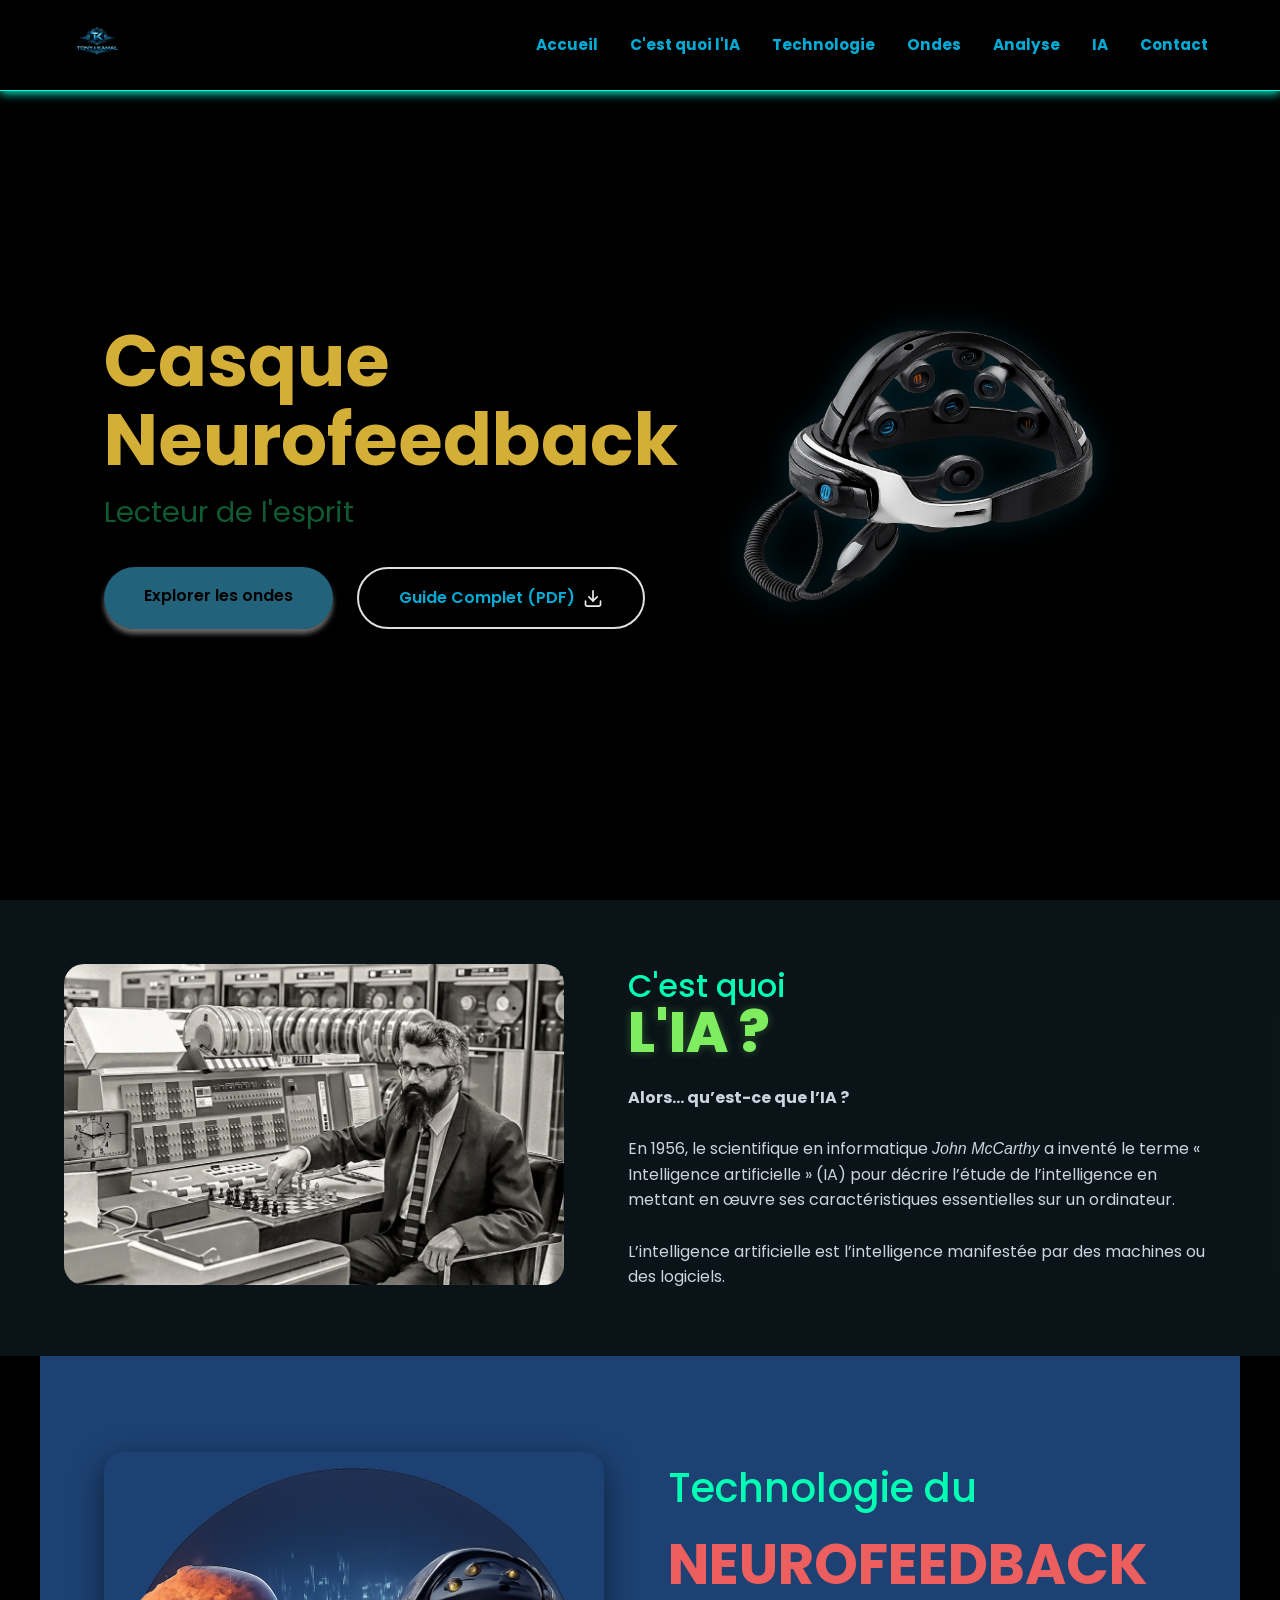
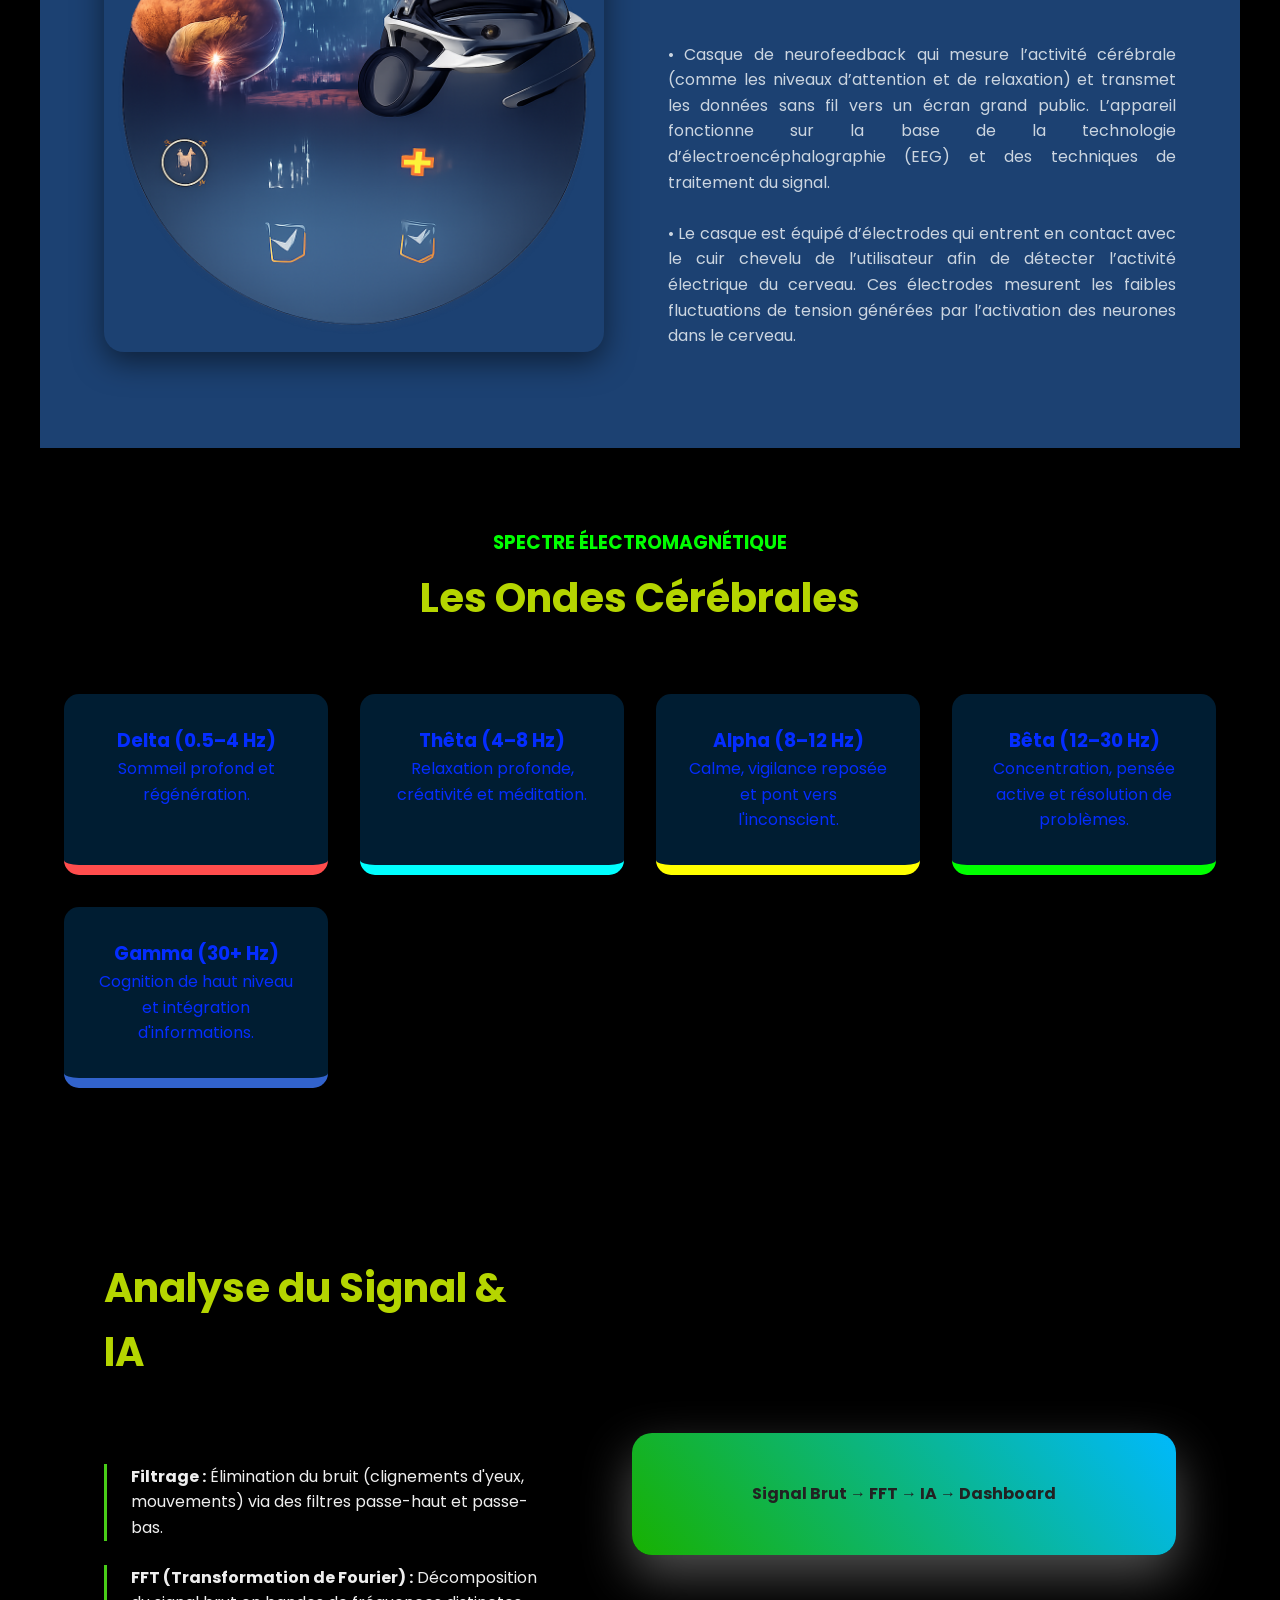
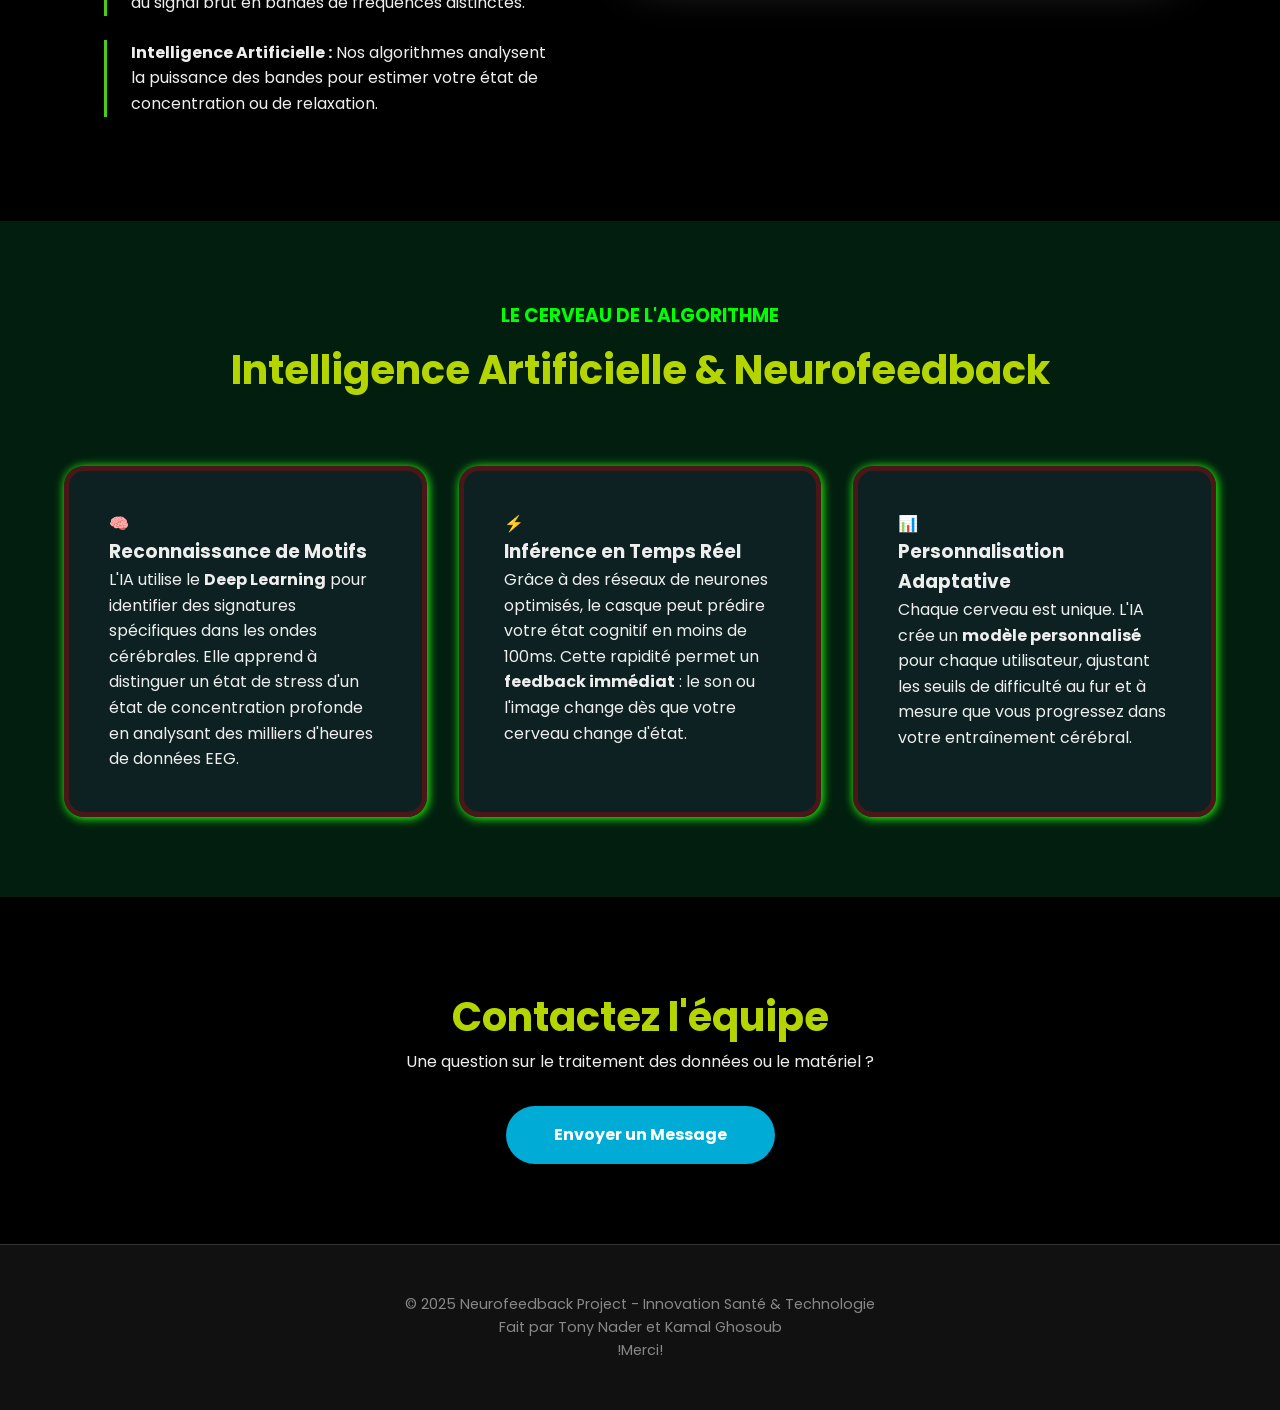
==== commit 5cb1c540: "Update index.html" ====
--- a/index.html
+++ b/index.html
@@ -60,8 +60,8 @@
                 </div>
 
                 <p c    lass="description">
-                Alors… qu’est-ce que l’IA ?<br><br>
-                En 1956, le scientifique en informatique John McCarthy a inventé le terme « Intelligence artificielle » (IA) pour décrire l’étude de l’intelligence en mettant en œuvre ses caractéristiques essentielles sur un ordinateur.<br><br>
+                <strong>Alors… qu’est-ce que l’IA ?</strong><br><br>
+                En 1956, le scientifique en informatique <em>John McCarthy</em> a inventé le terme « Intelligence artificielle » (IA) pour décrire l’étude de l’intelligence en mettant en œuvre ses caractéristiques essentielles sur un ordinateur.<br><br>
                 L’intelligence artificielle est l’intelligence manifestée par des machines ou des logiciels.
                 </p>
             </div>
@@ -180,4 +180,5 @@
     </footer>
 
 </body>
-</html>+
+</html>
